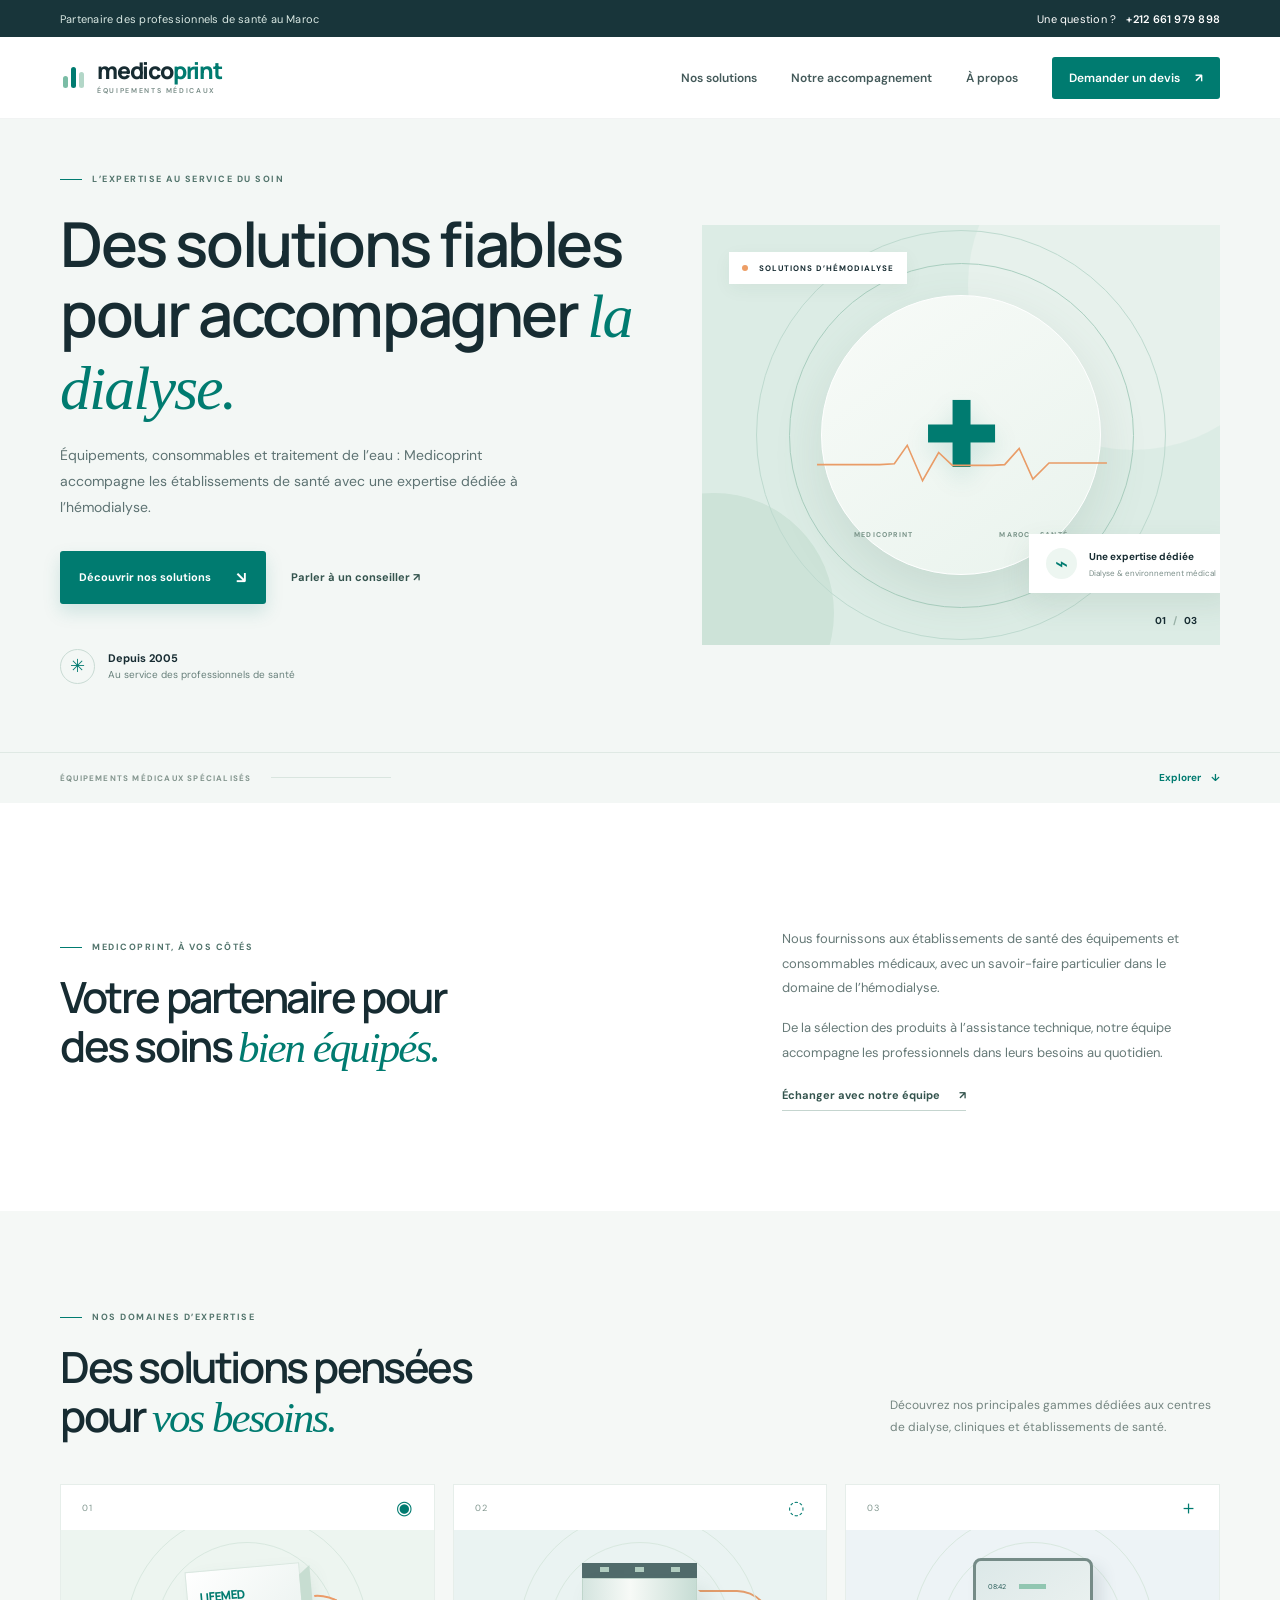
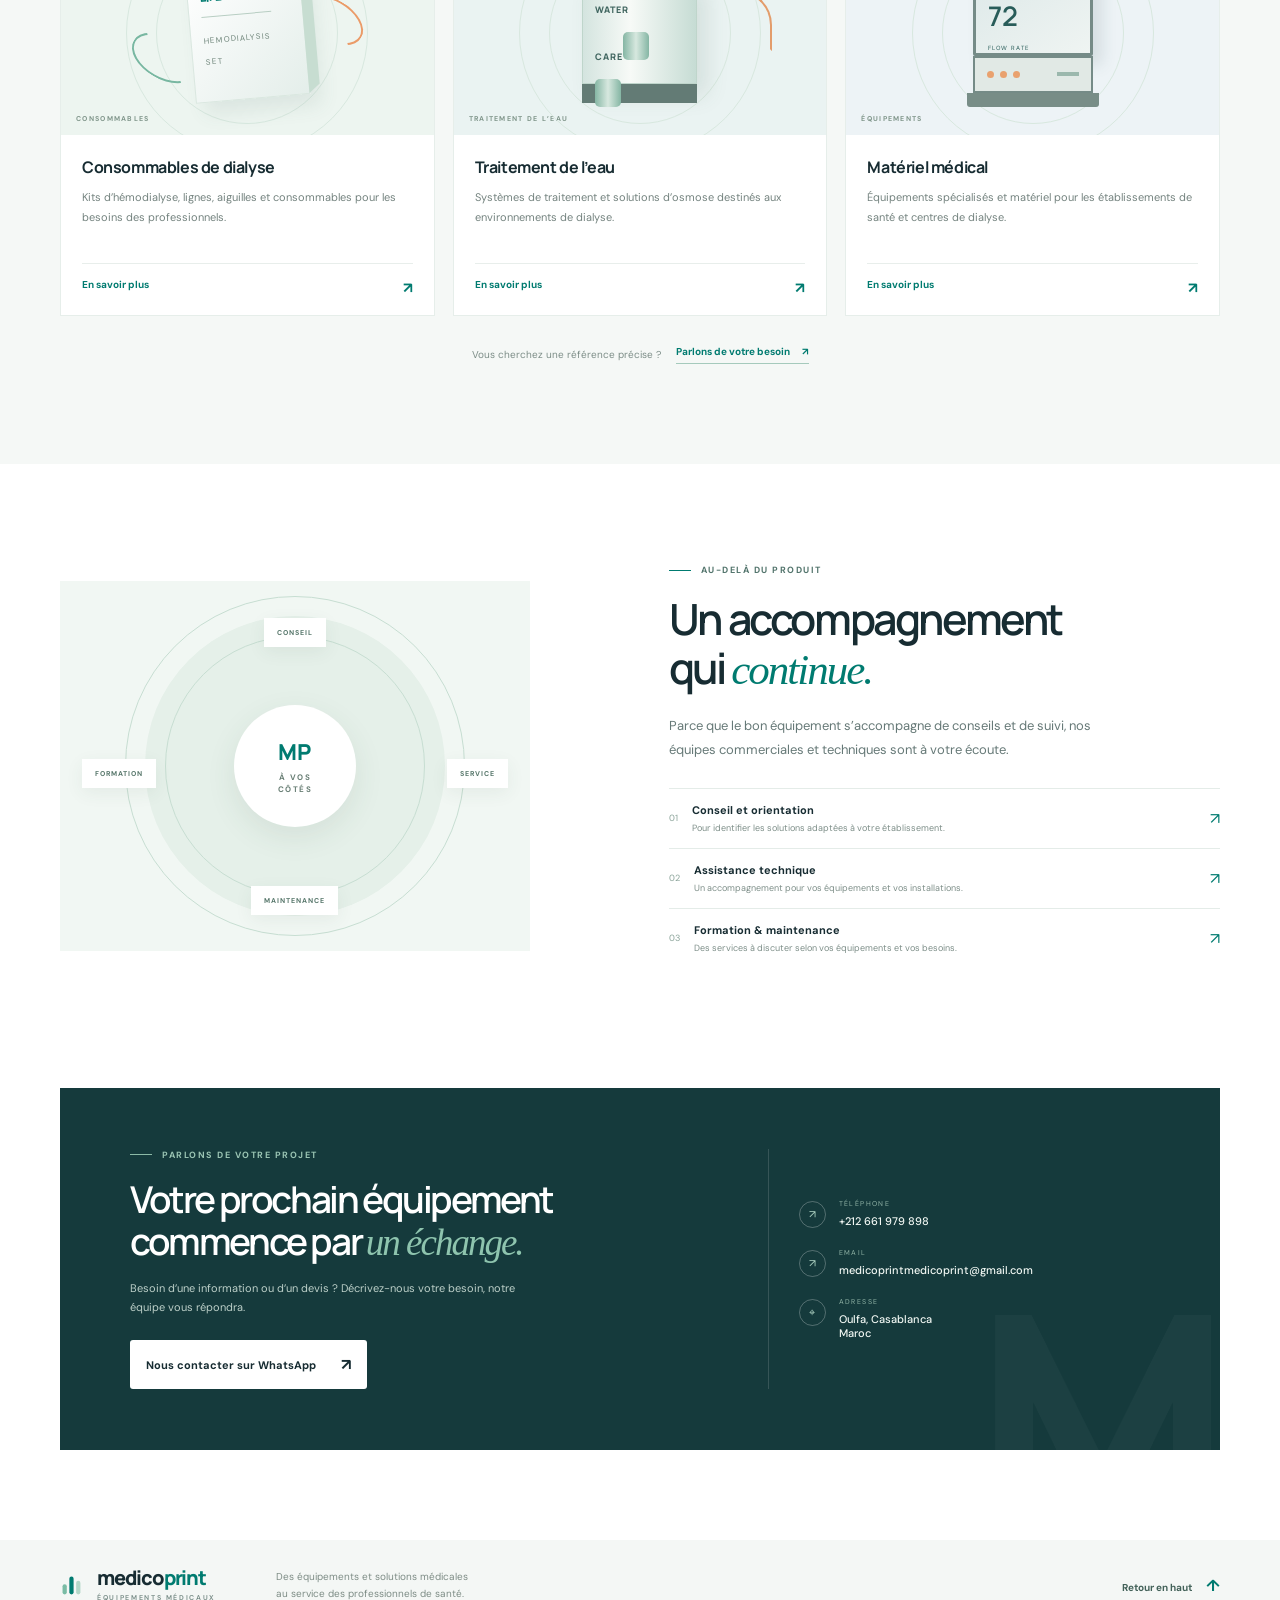
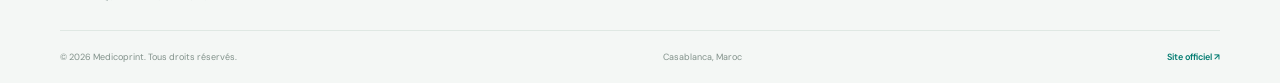
==== index.html @ ab3840bb "Initial Medicoprint mini-site" ====
<!doctype html>
<html lang="fr">
<head>
  <meta charset="utf-8">
  <meta name="viewport" content="width=device-width, initial-scale=1">
  <meta name="theme-color" content="#f5f8f7">
  <meta name="description" content="Medicoprint accompagne les professionnels de santé au Maroc avec des équipements et consommables d’hémodialyse, des solutions de traitement de l’eau et un service technique.">
  <meta name="robots" content="index,follow,max-image-preview:large">
  <link rel="canonical" href="https://medicoprint.ma/">
  <meta property="og:type" content="website">
  <meta property="og:locale" content="fr_MA">
  <meta property="og:site_name" content="Medicoprint">
  <meta property="og:title" content="Medicoprint — Équipements d’hémodialyse au Maroc">
  <meta property="og:description" content="Équipements, consommables et traitement de l’eau : Medicoprint accompagne les professionnels de santé au Maroc.">
  <meta property="og:url" content="https://medicoprint.ma/">
  <title>Medicoprint — Équipements d’hémodialyse au Maroc</title>
  <script type="application/ld+json">
  {
    "@context": "https://schema.org",
    "@type": "MedicalBusiness",
    "name": "Medicoprint",
    "url": "https://medicoprint.ma/",
    "telephone": "+212661979898",
    "email": "medicoprintmedicoprint@gmail.com",
    "foundingDate": "2005",
    "address": {
      "@type": "PostalAddress",
      "streetAddress": "Lot Zineb, Immeuble 9, Magazin N 4, Oulfa",
      "addressLocality": "Casablanca",
      "addressCountry": "MA"
    },
    "areaServed": "MA",
    "description": "Équipements et consommables médicaux, solutions de traitement de l’eau et accompagnement technique pour les professionnels de santé, avec une expertise en hémodialyse."
  }
  </script>
  <link rel="preconnect" href="https://fonts.googleapis.com">
  <link rel="preconnect" href="https://fonts.gstatic.com" crossorigin>
  <link href="https://fonts.googleapis.com/css2?family=DM+Sans:wght@400;500;600;700&family=Manrope:wght@400;500;600;700;800&display=swap" rel="stylesheet">
  <link rel="stylesheet" href="styles.css">
</head>
<body>
  <div class="topline"><div class="container top-inner"><span>Partenaire des professionnels de santé au Maroc</span><a href="tel:+212661979898">Une question ? <strong>+212 661 979 898</strong></a></div></div>
  <header class="header">
    <div class="container nav-wrap">
      <a class="brand" href="#accueil" aria-label="Medicoprint, accueil"><span class="brand-mark" aria-hidden="true"><i></i><i></i><i></i></span><span>medico<span>print</span><small>ÉQUIPEMENTS MÉDICAUX</small></span></a>
      <button class="menu-toggle" aria-label="Ouvrir le menu" aria-expanded="false"><span></span><span></span></button>
      <nav class="nav" aria-label="Navigation principale"><a href="#solutions">Nos solutions</a><a href="#engagement">Notre accompagnement</a><a href="#apropos">À propos</a><a class="nav-cta" href="#contact">Demander un devis <b>↗</b></a></nav>
    </div>
  </header>
  <main>
    <section class="hero" id="accueil">
      <div class="container hero-grid">
        <div class="hero-copy"><div class="eyebrow"><span></span> L’expertise au service du soin</div><h1>Des solutions fiables pour accompagner <em>la dialyse.</em></h1><p>Équipements, consommables et traitement de l’eau : Medicoprint accompagne les établissements de santé avec une expertise dédiée à l’hémodialyse.</p><div class="hero-actions"><a class="button primary" href="#solutions">Découvrir nos solutions <span>↘</span></a><a class="text-link" href="https://wa.me/212661979898" target="_blank" rel="noopener">Parler à un conseiller <span>↗</span></a></div><div class="hero-note"><span class="note-icon">✳</span><span><b>Depuis 2005</b><br>Au service des professionnels de santé</span></div></div>
        <div class="hero-visual"><div class="visual-orbit orbit-one"></div><div class="visual-orbit orbit-two"></div><div class="visual-card card-label"><span class="label-dot"></span> SOLUTIONS D’HÉMODIALYSE</div><div class="visual-center"><div class="cross">✚</div><div class="pulse-line"><svg viewBox="0 0 360 70" aria-hidden="true"><path d="M0 38h78l18-1 16-23 19 44 20-35 17 16h50l15-1 18-20 17 38 20-20h72"/></svg></div><div class="visual-caption"><span>MEDICOPRINT</span><span>MAROC · SANTÉ</span></div></div><div class="floating-stat"><span class="stat-icon">⌁</span><span><b>Une expertise dédiée</b><small>Dialyse & environnement médical</small></span></div><div class="visual-index">01 <span>/</span> 03</div></div>
      </div><div class="hero-bottom"><div class="container bottom-inner"><span>ÉQUIPEMENTS MÉDICAUX SPÉCIALISÉS</span><div class="bottom-line"></div><a href="#solutions">Explorer <b>↓</b></a></div></div>
    </section>
    <section class="intro section-pad" id="apropos"><div class="container intro-grid"><div><div class="eyebrow"><span></span> Medicoprint, à vos côtés</div><h2>Votre partenaire pour<br>des soins <em>bien équipés.</em></h2></div><div class="intro-text"><p>Nous fournissons aux établissements de santé des équipements et consommables médicaux, avec un savoir-faire particulier dans le domaine de l’hémodialyse.</p><p>De la sélection des produits à l’assistance technique, notre équipe accompagne les professionnels dans leurs besoins au quotidien.</p><a class="text-link dark" href="#contact">Échanger avec notre équipe <span>↗</span></a></div></div></section>
    <section class="solutions section-pad" id="solutions"><div class="container"><div class="section-heading"><div><div class="eyebrow"><span></span> Nos domaines d’expertise</div><h2>Des solutions pensées<br>pour <em>vos besoins.</em></h2></div><p>Découvrez nos principales gammes dédiées aux centres de dialyse, cliniques et établissements de santé.</p></div><div class="solution-grid">
      <article class="solution-card"><div class="card-top"><span class="card-number">01</span><span class="card-symbol">◉</span></div><div class="product-art art-kit"><div class="kit-box"><span>LIFEMED</span><i></i><small>HEMODIALYSIS<br>SET</small></div><div class="tube tube-a"></div><div class="tube tube-b"></div><div class="art-caption">CONSOMMABLES</div></div><div class="card-content"><h3>Consommables de dialyse</h3><p>Kits d’hémodialyse, lignes, aiguilles et consommables pour les besoins des professionnels.</p><a href="#contact" class="card-link">En savoir plus <span>↗</span></a></div></article>
      <article class="solution-card"><div class="card-top"><span class="card-number">02</span><span class="card-symbol">◌</span></div><div class="product-art art-water"><div class="water-unit"><div class="water-head"><i></i><i></i><i></i></div><div class="water-body"><b>WATER<br>CARE</b><span></span><span></span></div><div class="water-foot"></div></div><div class="water-pipe"></div><div class="art-caption">TRAITEMENT DE L’EAU</div></div><div class="card-content"><h3>Traitement de l’eau</h3><p>Systèmes de traitement et solutions d’osmose destinés aux environnements de dialyse.</p><a href="#contact" class="card-link">En savoir plus <span>↗</span></a></div></article>
      <article class="solution-card"><div class="card-top"><span class="card-number">03</span><span class="card-symbol">＋</span></div><div class="product-art art-device"><div class="device"><div class="device-screen"><span>08:42</span><i></i><b>72</b><small>FLOW RATE</small></div><div class="device-panel"><i></i><i></i><i></i><span></span></div><div class="device-base"></div></div><div class="art-caption">ÉQUIPEMENTS</div></div><div class="card-content"><h3>Matériel médical</h3><p>Équipements spécialisés et matériel pour les établissements de santé et centres de dialyse.</p><a href="#contact" class="card-link">En savoir plus <span>↗</span></a></div></article>
    </div><div class="catalog-link"><span>Vous cherchez une référence précise ?</span><a href="#contact">Parlons de votre besoin <b>↗</b></a></div></div></section>
    <section class="support section-pad" id="engagement"><div class="container support-grid"><div class="support-visual"><div class="support-ring ring-a"></div><div class="support-ring ring-b"></div><div class="support-center"><span>MP</span><b>À VOS<br>CÔTÉS</b></div><div class="support-tag tag-top">CONSEIL</div><div class="support-tag tag-left">FORMATION</div><div class="support-tag tag-right">SERVICE</div><div class="support-tag tag-bottom">MAINTENANCE</div></div><div class="support-copy"><div class="eyebrow"><span></span> Au-delà du produit</div><h2>Un accompagnement<br>qui <em>continue.</em></h2><p>Parce que le bon équipement s’accompagne de conseils et de suivi, nos équipes commerciales et techniques sont à votre écoute.</p><div class="support-list"><div><span>01</span><p><b>Conseil et orientation</b><small>Pour identifier les solutions adaptées à votre établissement.</small></p><i>↗</i></div><div><span>02</span><p><b>Assistance technique</b><small>Un accompagnement pour vos équipements et vos installations.</small></p><i>↗</i></div><div><span>03</span><p><b>Formation & maintenance</b><small>Des services à discuter selon vos équipements et vos besoins.</small></p><i>↗</i></div></div></div></div></section>
    <section class="contact section-pad" id="contact"><div class="container contact-panel"><div class="contact-left"><div class="eyebrow light"><span></span> Parlons de votre projet</div><h2>Votre prochain équipement<br>commence par <em>un échange.</em></h2><p>Besoin d’une information ou d’un devis ? Décrivez-nous votre besoin, notre équipe vous répondra.</p><a class="button light-button" href="https://wa.me/212661979898" target="_blank" rel="noopener">Nous contacter sur WhatsApp <span>↗</span></a></div><div class="contact-details"><a href="tel:+212661979898"><span class="detail-icon">↗</span><small>TÉLÉPHONE</small><b>+212 661 979 898</b></a><a href="mailto:medicoprintmedicoprint@gmail.com"><span class="detail-icon">↗</span><small>EMAIL</small><b>medicoprintmedicoprint@gmail.com</b></a><div class="address"><span class="detail-icon">⌖</span><small>ADRESSE</small><b>Oulfa, Casablanca<br>Maroc</b></div></div><div class="contact-decoration">M</div></div></section>
  </main>
  <footer class="footer"><div class="container footer-main"><a class="brand footer-brand" href="#accueil"><span class="brand-mark" aria-hidden="true"><i></i><i></i><i></i></span><span>medico<span>print</span><small>ÉQUIPEMENTS MÉDICAUX</small></span></a><p>Des équipements et solutions médicales<br>au service des professionnels de santé.</p><a class="back-top" href="#accueil">Retour en haut <b>↑</b></a></div><div class="container footer-bottom"><span>© <span id="year">2026</span> Medicoprint. Tous droits réservés.</span><span>Casablanca, Maroc</span><a href="https://medicoprint.ma" target="_blank" rel="noopener">Site officiel ↗</a></div></footer>
  <script src="script.js"></script>
</body>
</html>
---- styles.css ----
:root{--ink:#172c32;--muted:#687b7b;--green:#007b70;--mint:#c6e9de;--pale:#f3f7f5;--orange:#ed9e66;--line:#dce7e2;--white:#fff;--serif:Georgia,'Times New Roman',serif}*{box-sizing:border-box}html{scroll-behavior:smooth}body{margin:0;color:var(--ink);font-family:'DM Sans',sans-serif;background:#fff}a{color:inherit;text-decoration:none}.container{width:min(1160px,calc(100% - 64px));margin:auto}.topline{height:37px;background:#18353a;color:#d9e8e3;font-size:11px;letter-spacing:.02em}.top-inner{height:100%;display:flex;align-items:center;justify-content:space-between}.topline a{color:#fff}.topline strong{font-weight:600;margin-left:7px}.header{height:82px;background:#fff;position:sticky;top:0;z-index:20;border-bottom:1px solid rgba(21,60,54,.06)}.nav-wrap{height:100%;display:flex;align-items:center;justify-content:space-between}.brand{display:flex;align-items:center;gap:10px;font-family:Manrope,sans-serif;font-size:23px;letter-spacing:-1.2px;font-weight:800;line-height:.9}.brand>span:last-child>span{color:var(--green)}.brand small{display:block;margin-top:6px;font:600 7px 'DM Sans',sans-serif;letter-spacing:1.65px;color:#778b86}.brand-mark{display:flex;align-items:end;gap:3px;width:27px;height:27px;padding:3px}.brand-mark i{width:6px;border-radius:5px;background:var(--green);display:block}.brand-mark i:nth-child(1){height:12px;background:#7abca5}.brand-mark i:nth-child(2){height:21px}.brand-mark i:nth-child(3){height:16px;background:#b3d7c8}.nav{display:flex;align-items:center;gap:34px;font-size:12px;font-weight:600;color:#435959}.nav>a:not(.nav-cta):hover,.text-link:hover,.card-link:hover{color:var(--green)}.nav-cta{padding:13px 17px;background:var(--green);border-radius:3px;color:#fff}.nav-cta b{margin-left:12px}.menu-toggle{display:none}.hero{background:var(--pale);position:relative;overflow:hidden}.hero-grid{display:grid;grid-template-columns:1.06fr .94fr;min-height:575px;align-items:center;gap:5%}.hero-copy{padding:54px 0 68px}.eyebrow{display:flex;align-items:center;gap:10px;text-transform:uppercase;font-size:9px;font-weight:700;letter-spacing:1.5px;color:#52746c}.eyebrow>span{width:22px;height:1px;background:var(--green)}h1,h2,h3,p{margin-top:0}h1,h2{font-family:Manrope,sans-serif;letter-spacing:-2.4px;line-height:1.13;font-weight:600}h1{font-size:clamp(42px,5vw,62px);max-width:590px;margin:24px 0 20px}h1 em,h2 em{font-family:var(--serif);font-weight:400;color:var(--green);letter-spacing:-2px} .hero-copy>p{max-width:480px;color:#5d7272;font-size:14px;line-height:1.85}.hero-actions{display:flex;align-items:center;gap:25px;margin-top:30px}.button{display:inline-flex;align-items:center;justify-content:space-between;gap:25px;padding:16px 19px;font-size:11px;font-weight:700;border-radius:3px}.primary{background:var(--green);color:white;box-shadow:0 8px 18px #007b7026}.button span{font-size:16px}.text-link{font-size:11px;font-weight:700;color:#34544e}.hero-note{margin-top:45px;display:flex;align-items:center;gap:13px;color:#68807b;font-size:10px;line-height:1.6}.hero-note b{font-size:11px;color:var(--ink)}.note-icon{width:35px;height:35px;border:1px solid #c9dbd4;border-radius:50%;display:grid;place-items:center;color:var(--green);font-size:18px}.hero-visual{height:420px;background:#dcece5;position:relative;display:grid;place-items:center;overflow:hidden}.hero-visual:before,.hero-visual:after{content:'';position:absolute;border-radius:50%;background:#e7f1ec}.hero-visual:before{width:330px;height:330px;right:-78px;top:-105px}.hero-visual:after{width:240px;height:240px;left:-108px;bottom:-88px;background:#cde3d8}.visual-orbit{position:absolute;border:1px solid #aacfc0;border-radius:50%;z-index:1}.orbit-one{width:345px;height:345px}.orbit-two{width:410px;height:410px;border-color:#bedacf}.visual-card{position:absolute;top:27px;left:27px;z-index:3;background:#fff;padding:11px 13px;font-size:8px;font-weight:700;letter-spacing:1px;box-shadow:0 5px 18px #264b3f0d}.label-dot{display:inline-block;width:6px;height:6px;border-radius:50%;background:var(--orange);margin-right:8px}.visual-center{position:relative;z-index:2;width:280px;height:280px;border-radius:50%;background:linear-gradient(145deg,#f8fbf8,#e9f3ed);box-shadow:0 20px 50px #53756324;display:flex;flex-direction:column;justify-content:center;align-items:center;border:1px solid #fff}.cross{font-size:92px;color:var(--green);font-family:Arial;font-weight:200;line-height:1;text-shadow:0 10px 25px #007b7025}.pulse-line{position:absolute;width:290px;top:138px;left:-5px}.pulse-line svg{width:100%;overflow:visible}.pulse-line path{fill:none;stroke:#e99c67;stroke-width:2}.visual-caption{position:absolute;bottom:35px;width:100%;display:flex;justify-content:space-between;padding:0 32px;font-size:7px;font-weight:700;letter-spacing:1.2px;color:#7a9489}.floating-stat{position:absolute;z-index:4;right:-13px;bottom:52px;display:flex;gap:12px;align-items:center;background:#fff;padding:14px 17px;box-shadow:0 12px 30px #365c4c1b}.stat-icon{width:31px;height:31px;background:#edf6f1;color:var(--green);display:grid;place-items:center;font-size:22px;border-radius:50%}.floating-stat b,.floating-stat small{display:block}.floating-stat b{font-size:10px}.floating-stat small{font-size:8px;margin-top:5px;color:#7a8d88}.visual-index{position:absolute;bottom:18px;right:23px;font-size:10px;font-weight:700;z-index:3}.visual-index span{color:#9ab2a8;margin:0 5px}.hero-bottom{border-top:1px solid #dfe9e4}.bottom-inner{height:50px;display:flex;align-items:center;gap:20px;font-size:8px;letter-spacing:1.2px;color:#82948d;font-weight:700}.bottom-line{height:1px;background:#d9e5df;width:120px}.bottom-inner a{margin-left:auto;color:var(--green);letter-spacing:0;font-size:10px}.bottom-inner b{margin-left:8px}.section-pad{padding:100px 0}.intro-grid{display:grid;grid-template-columns:1fr .8fr;gap:15%;align-items:center}.intro h2,.section-heading h2,.support h2{font-size:43px;margin:20px 0 0}.intro-text{padding-top:24px}.intro-text p,.support-copy>p{font-size:13px;line-height:1.9;color:#667977;margin-bottom:15px}.dark{display:inline-block;margin-top:8px;border-bottom:1px solid #c5d5cf;padding-bottom:8px}.dark span{margin-left:16px}.solutions{background:#f5f8f6}.section-heading{display:flex;justify-content:space-between;align-items:end;margin-bottom:42px}.section-heading h2{margin-bottom:0}.section-heading>p{max-width:330px;font-size:12px;line-height:1.8;color:#748580;margin-bottom:4px}.solution-grid{display:grid;grid-template-columns:repeat(3,1fr);gap:18px}.solution-card{background:#fff;border:1px solid #e6eeea;transition:transform .2s,box-shadow .2s}.solution-card:hover{transform:translateY(-4px);box-shadow:0 16px 32px #314c3f0d}.card-top{height:45px;display:flex;justify-content:space-between;align-items:center;padding:0 21px;color:#81978f}.card-number{font-size:9px;letter-spacing:1px}.card-symbol{font-size:19px;color:var(--green)}.product-art{height:205px;position:relative;display:grid;place-items:center;overflow:hidden;background:#edf5f0}.product-art:before,.product-art:after{content:'';position:absolute;border:1px solid #d8e8df;border-radius:50%}.product-art:before{width:180px;height:180px}.product-art:after{width:240px;height:240px}.art-caption{position:absolute;left:15px;bottom:12px;font-size:7px;letter-spacing:1.3px;font-weight:700;color:#80968b}.kit-box{position:relative;z-index:1;width:115px;height:132px;background:linear-gradient(135deg,#fff,#e4eeea);box-shadow:10px 11px 20px #4d71601c;border:1px solid #dae7e0;transform:rotate(-5deg);padding:14px 12px}.kit-box:after{content:'';position:absolute;right:-11px;top:7px;width:11px;height:119px;background:#c7ddd1;transform:skewY(-38deg)}.kit-box>span{font:800 12px Manrope;color:var(--green);letter-spacing:-.5px}.kit-box>i{display:block;width:70px;height:1px;background:#b8cec3;margin:10px 0}.kit-box small{font-size:8px;line-height:1.6;letter-spacing:1px;color:#71877c}.tube{position:absolute;z-index:2;width:70px;height:42px;border:2px solid #eb9b68;border-left-color:transparent;border-bottom-color:transparent;border-radius:50%;transform:rotate(30deg)}.tube-a{right:68px;top:69px}.tube-b{left:68px;bottom:56px;transform:rotate(210deg);border-color:#78b7a1;border-left-color:transparent;border-bottom-color:transparent}.art-water{background:#eaf3f2}.water-unit{position:relative;z-index:1;width:115px;height:140px}.water-head{height:15px;background:#516b6b;display:flex;justify-content:space-around;padding:4px}.water-head i{width:9px;height:5px;background:#b1cdc0}.water-body{height:106px;background:linear-gradient(90deg,#d4e4df,#f7faf7 42%,#c6dcd4);border:1px solid #bfd5cb;padding:18px 12px;box-shadow:10px 12px 20px #48695b22}.water-body b{font:800 9px Manrope;color:#416660;letter-spacing:1px}.water-body span{display:inline-block;margin-top:14px;margin-right:7px;width:26px;height:28px;border-radius:5px;background:linear-gradient(90deg,#85b6a4,#d7e8df,#85b6a4)}.water-foot{height:19px;background:#637b75}.water-pipe{position:absolute;width:74px;height:61px;border:2px solid #e39c6b;border-left-color:transparent;border-bottom-color:transparent;border-radius:0 35px 0 0;right:54px;top:60px}.art-device{background:#edf3f6}.device{position:relative;width:120px;height:150px;z-index:1}.device-screen{height:98px;background:linear-gradient(145deg,#dce8e8,#eff4f2);border:3px solid #758b87;border-radius:8px 8px 2px 2px;box-shadow:9px 9px 15px #35535b21;padding:12px;color:#285c59}.device-screen>span{font-size:7px}.device-screen>i{display:inline-block;width:27px;height:5px;background:#91c6b1;margin-left:13px}.device-screen>b{display:block;font:600 27px Manrope;margin-top:3px}.device-screen small{font-size:6px;letter-spacing:1px}.device-panel{height:37px;background:#e1e9e5;border:2px solid #758b87;display:flex;align-items:center;gap:6px;padding:0 12px}.device-panel i{width:7px;height:7px;border-radius:50%;background:#e9a16e}.device-panel span{width:22px;height:4px;background:#9bb8ad;margin-left:auto}.device-base{height:14px;background:#788d87;width:132px;margin-left:-6px;border-radius:0 0 3px 3px}.card-content{padding:21px 21px 24px}.card-content h3{font:700 16px Manrope;letter-spacing:-.4px;margin:0 0 10px}.card-content p{min-height:58px;font-size:11px;color:#74837f;line-height:1.75;margin:0}.card-link{display:block;margin-top:17px;padding-top:14px;border-top:1px solid #e8eeeb;color:var(--green);font-size:10px;font-weight:700}.card-link span{float:right;font-size:15px}.catalog-link{display:flex;justify-content:center;align-items:center;gap:15px;margin-top:29px;font-size:10px;color:#7c8d87}.catalog-link a{color:var(--green);font-weight:700;border-bottom:1px solid #a5cabc;padding-bottom:5px}.catalog-link b{margin-left:10px}.support-grid{display:grid;grid-template-columns:.92fr 1.08fr;gap:12%;align-items:center}.support-visual{height:370px;position:relative;display:grid;place-items:center;background:#f1f7f3;overflow:hidden}.support-visual:before{content:'';position:absolute;width:300px;height:300px;border-radius:50%;background:#e5f0e9}.support-ring{position:absolute;border:1px solid #c7ded2;border-radius:50%;z-index:1}.ring-a{width:260px;height:260px}.ring-b{width:340px;height:340px}.support-center{position:relative;z-index:2;width:122px;height:122px;border-radius:50%;background:#fff;box-shadow:0 10px 30px #36544418;display:grid;place-content:center;text-align:center}.support-center span{font:800 22px Manrope;color:var(--green)}.support-center b{font-size:8px;letter-spacing:1.5px;line-height:1.5;color:#687e74;margin-top:4px}.support-tag{position:absolute;z-index:3;background:#fff;padding:10px 13px;font-size:7px;letter-spacing:1px;font-weight:700;box-shadow:0 5px 18px #34564712;color:#56766a}.tag-top{top:37px}.tag-bottom{bottom:36px}.tag-left{left:22px;top:48%}.tag-right{right:22px;top:48%}.support-copy h2{margin:19px 0}.support-copy>p{max-width:460px;margin-bottom:25px}.support-list>div{display:flex;align-items:center;gap:14px;padding:14px 0;border-top:1px solid #e4ece8}.support-list>div>span{font-size:9px;color:#8aa399}.support-list p{margin:0;flex:1}.support-list b,.support-list small{display:block}.support-list b{font-size:11px}.support-list small{font-size:9px;color:#7d8e88;margin-top:5px}.support-list i{font-style:normal;color:var(--green)}.contact{padding-top:20px;padding-bottom:90px}.contact-panel{position:relative;overflow:hidden;background:#153a3c;color:white;display:grid;grid-template-columns:1.25fr .75fr;padding:61px 70px;min-height:350px}.contact-left{position:relative;z-index:2}.eyebrow.light{color:#9bc5b4}.eyebrow.light>span{background:#8cbaa7}.contact h2{font-size:37px;margin:18px 0 15px}.contact h2 em{color:#8ec4ae}.contact-left>p{max-width:400px;color:#bdd0c9;font-size:11px;line-height:1.8}.light-button{background:#fff;color:var(--ink);margin-top:11px;padding:14px 16px}.contact-details{position:relative;z-index:2;display:flex;flex-direction:column;justify-content:center;gap:20px;padding-left:30px;border-left:1px solid #ffffff24}.contact-details>a,.address{position:relative;padding-left:40px}.detail-icon{position:absolute;left:0;top:2px;width:27px;height:27px;border:1px solid #ffffff44;border-radius:50%;display:grid;place-items:center;color:#acd1c1;font-size:11px}.contact-details small,.contact-details b{display:block}.contact-details small{font-size:7px;letter-spacing:1.4px;color:#91b4a7;margin-bottom:6px}.contact-details b{font-size:11px;font-weight:500;color:#f2f8f4}.contact-decoration{position:absolute;right:-12px;bottom:-116px;font:800 300px Manrope;color:#ffffff08;line-height:1}.footer{background:#f4f7f5}.footer-main{display:flex;align-items:center;padding:28px 0;border-bottom:1px solid #dfe8e3}.footer-brand{font-size:20px}.footer-brand .brand-mark{transform:scale(.85);transform-origin:left center}.footer-main>p{margin:0 0 0 60px;color:#7d8c85;font-size:10px;line-height:1.7}.back-top{margin-left:auto;font-size:10px;font-weight:700;color:#426158}.back-top b{margin-left:12px;color:var(--green);font-size:16px}.footer-bottom{height:52px;display:flex;align-items:center;justify-content:space-between;font-size:9px;color:#81918a}.footer-bottom a{color:var(--green);font-weight:600}
@media(max-width:900px){.container{width:min(100% - 44px,700px)}.nav{gap:18px}.nav>a{font-size:10px}.hero-grid{grid-template-columns:1fr 0.85fr;gap:4%;min-height:510px}.hero-visual{height:360px}.visual-center{transform:scale(.82)}.floating-stat{right:-5px;bottom:34px}.intro-grid,.support-grid{gap:8%}.solution-grid{gap:12px}.card-content{padding:18px 15px}.contact-panel{padding:48px 40px}.section-pad{padding:80px 0}}
@media(max-width:650px){.container{width:calc(100% - 36px)}.topline{height:34px;font-size:9px}.top-inner>a{font-size:0}.top-inner>a strong{font-size:10px}.header{height:69px}.brand{font-size:21px}.menu-toggle{display:flex;border:0;background:none;width:38px;height:38px;flex-direction:column;justify-content:center;gap:6px;padding:7px}.menu-toggle span{height:1px;width:23px;background:var(--ink)}.nav{display:none;position:absolute;top:69px;left:0;right:0;background:#fff;padding:20px 22px 24px;box-shadow:0 15px 25px #203a3212;align-items:stretch;gap:0;flex-direction:column}.nav.open{display:flex}.nav>a{padding:14px 0;font-size:12px;border-bottom:1px solid #edf1ef}.nav .nav-cta{margin-top:14px;text-align:center;border:0;padding:15px}.hero-grid{grid-template-columns:1fr;gap:0;padding-top:12px}.hero-copy{padding:39px 0 32px}.eyebrow{font-size:8px}h1{font-size:43px;letter-spacing:-1.8px;margin:19px 0 15px}.hero-copy>p{font-size:12px;line-height:1.8}.hero-actions{gap:17px;flex-wrap:wrap;margin-top:23px}.button{padding:14px 15px;font-size:10px}.text-link{font-size:10px}.hero-note{margin-top:26px}.hero-visual{height:310px;margin-bottom:20px}.visual-center{transform:scale(.75)}.visual-card{top:18px;left:15px;font-size:7px}.floating-stat{right:2px;bottom:26px;padding:10px 12px}.floating-stat b{font-size:9px}.floating-stat small{font-size:7px}.visual-index{bottom:9px;right:14px}.bottom-inner{height:43px;gap:10px;font-size:7px}.bottom-line{width:25px}.section-pad{padding:65px 0}.intro-grid,.support-grid{grid-template-columns:1fr;gap:25px}.intro h2,.section-heading h2,.support h2{font-size:35px;letter-spacing:-1.7px}.intro-text{padding-top:0}.intro-text p,.support-copy>p{font-size:12px}.section-heading{display:block;margin-bottom:28px}.section-heading>p{margin:16px 0 0;font-size:11px}.solution-grid{grid-template-columns:1fr;gap:14px}.product-art{height:190px}.card-content p{min-height:auto}.card-content{padding:19px}.catalog-link{flex-wrap:wrap;text-align:center;font-size:9px}.support-visual{height:310px;order:2}.support-copy{order:1}.support-list>div{gap:10px}.support-list small{line-height:1.5}.contact{padding:4px 0 60px}.contact-panel{grid-template-columns:1fr;padding:34px 23px;gap:28px}.contact h2{font-size:29px;letter-spacing:-1.4px}.contact-left>p{font-size:10px}.contact-details{border-left:0;border-top:1px solid #ffffff24;padding:22px 0 0;gap:19px}.contact-details b{font-size:10px;overflow-wrap:anywhere}.contact-decoration{font-size:200px;right:-20px;bottom:120px}.footer-main{flex-wrap:wrap;gap:15px;padding:24px 0}.footer-main>p{margin:0 0 0 auto;font-size:8px}.back-top{width:100%;margin:0;text-align:right}.footer-bottom{height:auto;min-height:60px;gap:8px;flex-wrap:wrap;padding:14px 0;font-size:8px}.footer-bottom span:first-child{width:100%}}
@media(prefers-reduced-motion:reduce){html{scroll-behavior:auto}*,*:before,*:after{transition:none!important}}
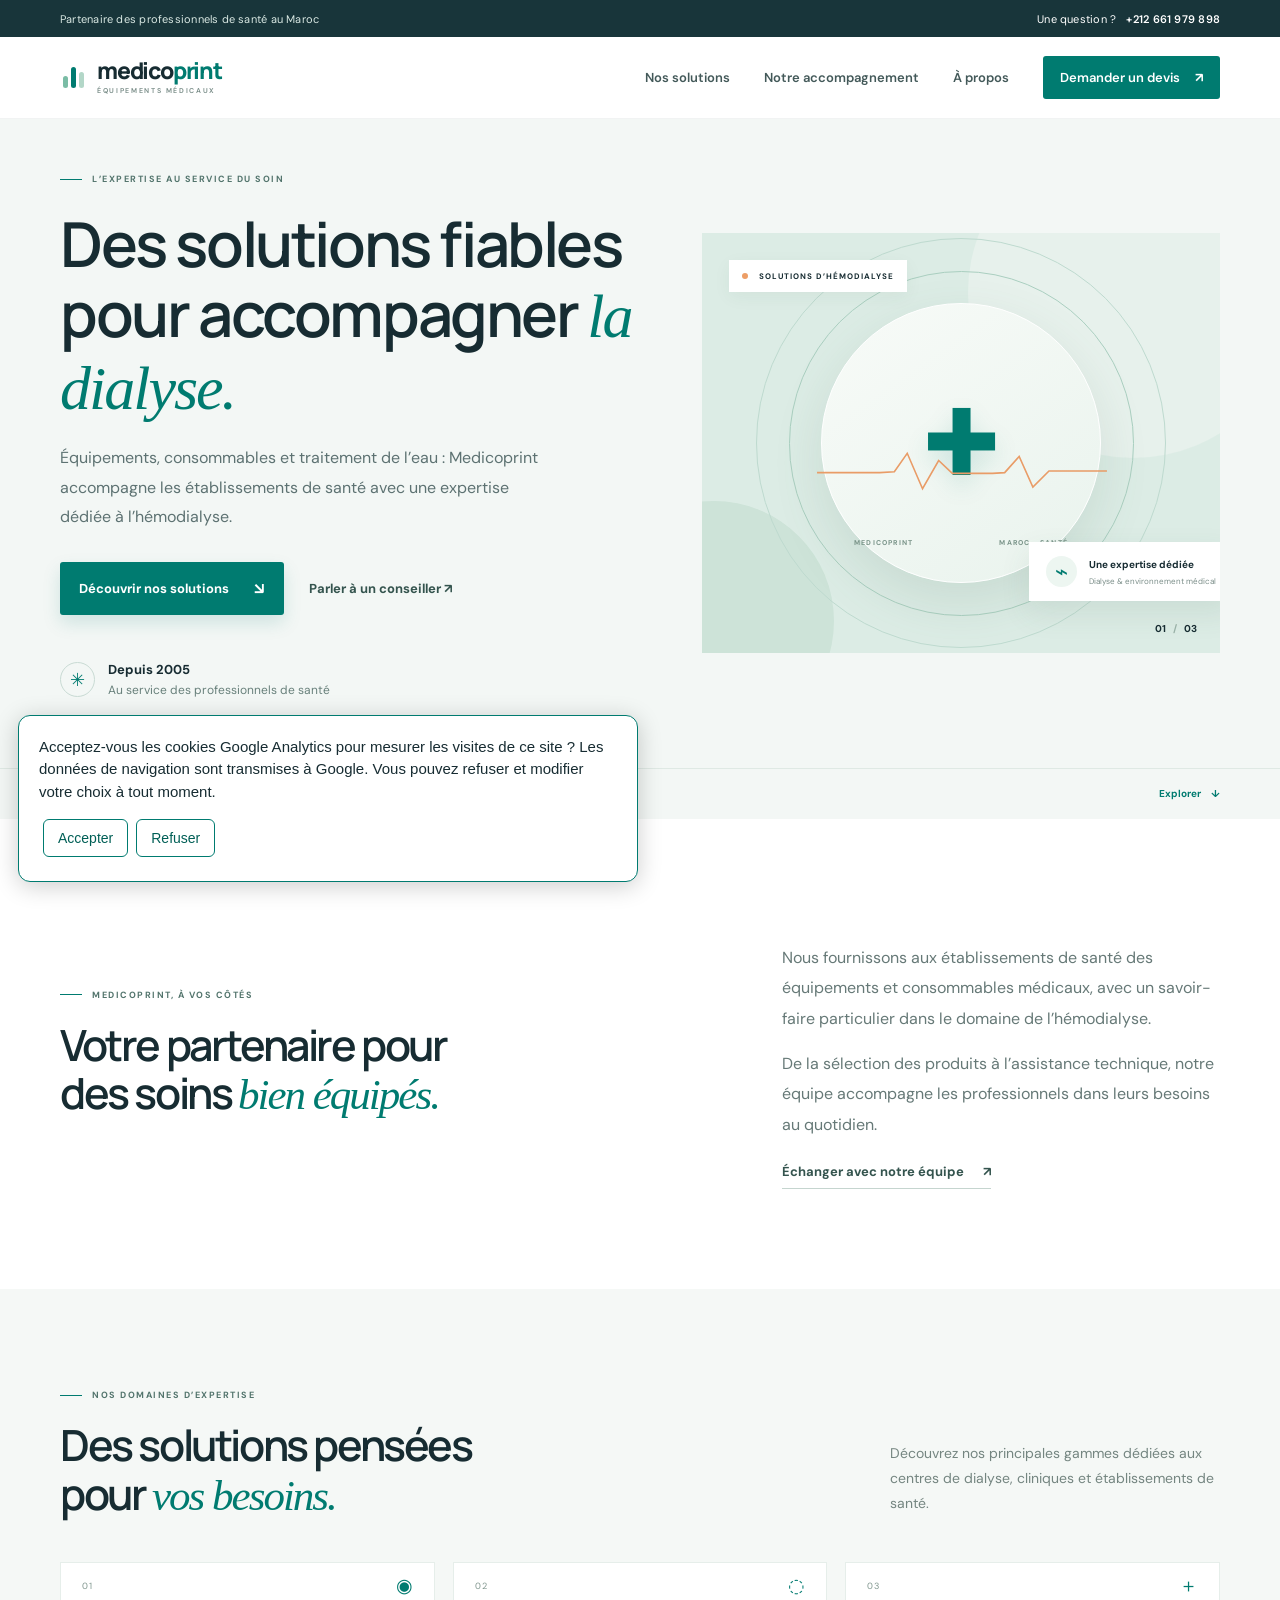
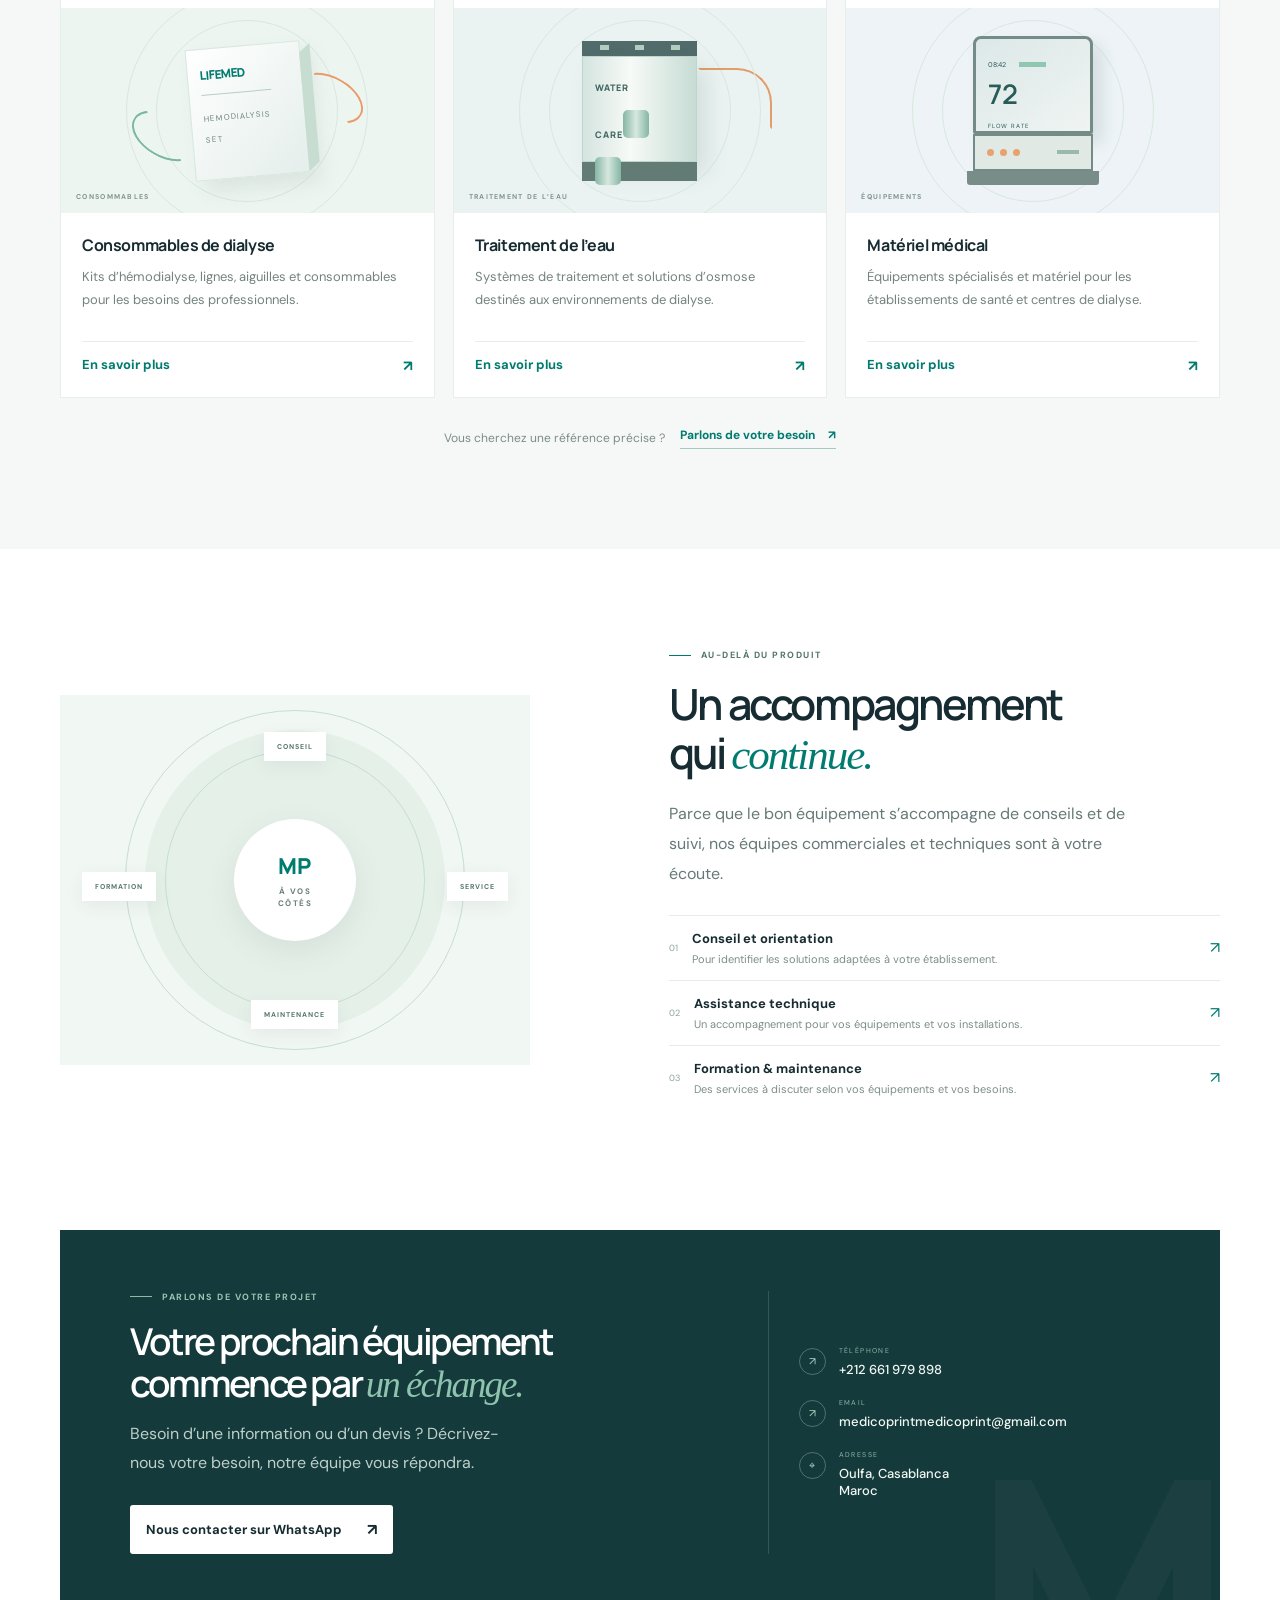
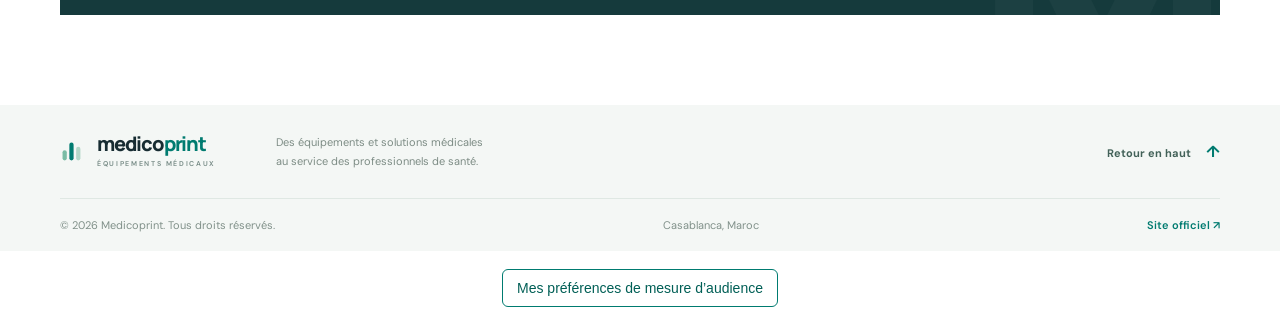
==== commit c07253d7: "Add consent-based Google Analytics measurement" ====
--- a/index.html
+++ b/index.html
@@ -37,6 +37,8 @@
   <link rel="preconnect" href="https://fonts.gstatic.com" crossorigin>
   <link href="https://fonts.googleapis.com/css2?family=DM+Sans:wght@400;500;600;700&family=Manrope:wght@400;500;600;700;800&display=swap" rel="stylesheet">
   <link rel="stylesheet" href="styles.css">
+<script defer src="analytics-config.js"></script>
+<script defer src="analytics.js"></script>
 </head>
 <body>
   <div class="topline"><div class="container top-inner"><span>Partenaire des professionnels de santé au Maroc</span><a href="tel:+212661979898">Une question ? <strong>+212 661 979 898</strong></a></div></div>
--- a/styles.css
+++ b/styles.css
@@ -2,3 +2,15 @@
 @media(max-width:900px){.container{width:min(100% - 44px,700px)}.nav{gap:18px}.nav>a{font-size:10px}.hero-grid{grid-template-columns:1fr 0.85fr;gap:4%;min-height:510px}.hero-visual{height:360px}.visual-center{transform:scale(.82)}.floating-stat{right:-5px;bottom:34px}.intro-grid,.support-grid{gap:8%}.solution-grid{gap:12px}.card-content{padding:18px 15px}.contact-panel{padding:48px 40px}.section-pad{padding:80px 0}}
 @media(max-width:650px){.container{width:calc(100% - 36px)}.topline{height:34px;font-size:9px}.top-inner>a{font-size:0}.top-inner>a strong{font-size:10px}.header{height:69px}.brand{font-size:21px}.menu-toggle{display:flex;border:0;background:none;width:38px;height:38px;flex-direction:column;justify-content:center;gap:6px;padding:7px}.menu-toggle span{height:1px;width:23px;background:var(--ink)}.nav{display:none;position:absolute;top:69px;left:0;right:0;background:#fff;padding:20px 22px 24px;box-shadow:0 15px 25px #203a3212;align-items:stretch;gap:0;flex-direction:column}.nav.open{display:flex}.nav>a{padding:14px 0;font-size:12px;border-bottom:1px solid #edf1ef}.nav .nav-cta{margin-top:14px;text-align:center;border:0;padding:15px}.hero-grid{grid-template-columns:1fr;gap:0;padding-top:12px}.hero-copy{padding:39px 0 32px}.eyebrow{font-size:8px}h1{font-size:43px;letter-spacing:-1.8px;margin:19px 0 15px}.hero-copy>p{font-size:12px;line-height:1.8}.hero-actions{gap:17px;flex-wrap:wrap;margin-top:23px}.button{padding:14px 15px;font-size:10px}.text-link{font-size:10px}.hero-note{margin-top:26px}.hero-visual{height:310px;margin-bottom:20px}.visual-center{transform:scale(.75)}.visual-card{top:18px;left:15px;font-size:7px}.floating-stat{right:2px;bottom:26px;padding:10px 12px}.floating-stat b{font-size:9px}.floating-stat small{font-size:7px}.visual-index{bottom:9px;right:14px}.bottom-inner{height:43px;gap:10px;font-size:7px}.bottom-line{width:25px}.section-pad{padding:65px 0}.intro-grid,.support-grid{grid-template-columns:1fr;gap:25px}.intro h2,.section-heading h2,.support h2{font-size:35px;letter-spacing:-1.7px}.intro-text{padding-top:0}.intro-text p,.support-copy>p{font-size:12px}.section-heading{display:block;margin-bottom:28px}.section-heading>p{margin:16px 0 0;font-size:11px}.solution-grid{grid-template-columns:1fr;gap:14px}.product-art{height:190px}.card-content p{min-height:auto}.card-content{padding:19px}.catalog-link{flex-wrap:wrap;text-align:center;font-size:9px}.support-visual{height:310px;order:2}.support-copy{order:1}.support-list>div{gap:10px}.support-list small{line-height:1.5}.contact{padding:4px 0 60px}.contact-panel{grid-template-columns:1fr;padding:34px 23px;gap:28px}.contact h2{font-size:29px;letter-spacing:-1.4px}.contact-left>p{font-size:10px}.contact-details{border-left:0;border-top:1px solid #ffffff24;padding:22px 0 0;gap:19px}.contact-details b{font-size:10px;overflow-wrap:anywhere}.contact-decoration{font-size:200px;right:-20px;bottom:120px}.footer-main{flex-wrap:wrap;gap:15px;padding:24px 0}.footer-main>p{margin:0 0 0 auto;font-size:8px}.back-top{width:100%;margin:0;text-align:right}.footer-bottom{height:auto;min-height:60px;gap:8px;flex-wrap:wrap;padding:14px 0;font-size:8px}.footer-bottom span:first-child{width:100%}}
 @media(prefers-reduced-motion:reduce){html{scroll-behavior:auto}*,*:before,*:after{transition:none!important}}
+
+/* Larger reading text for better legibility on desktop and mobile. */
+.nav>a,.button,.text-link,.card-link{font-size:13px}
+.hero-copy>p,.intro-text p,.support-copy>p,.contact-left>p{font-size:16px}
+.section-heading>p{font-size:14px}
+.card-content p{font-size:13px}
+.hero-note{font-size:12px}
+.hero-note b,.support-list b{font-size:13px}
+.support-list small{font-size:11px}
+.catalog-link{font-size:12px}
+.contact-details b{font-size:13px}
+.footer-main>p,.back-top,.footer-bottom{font-size:11px}
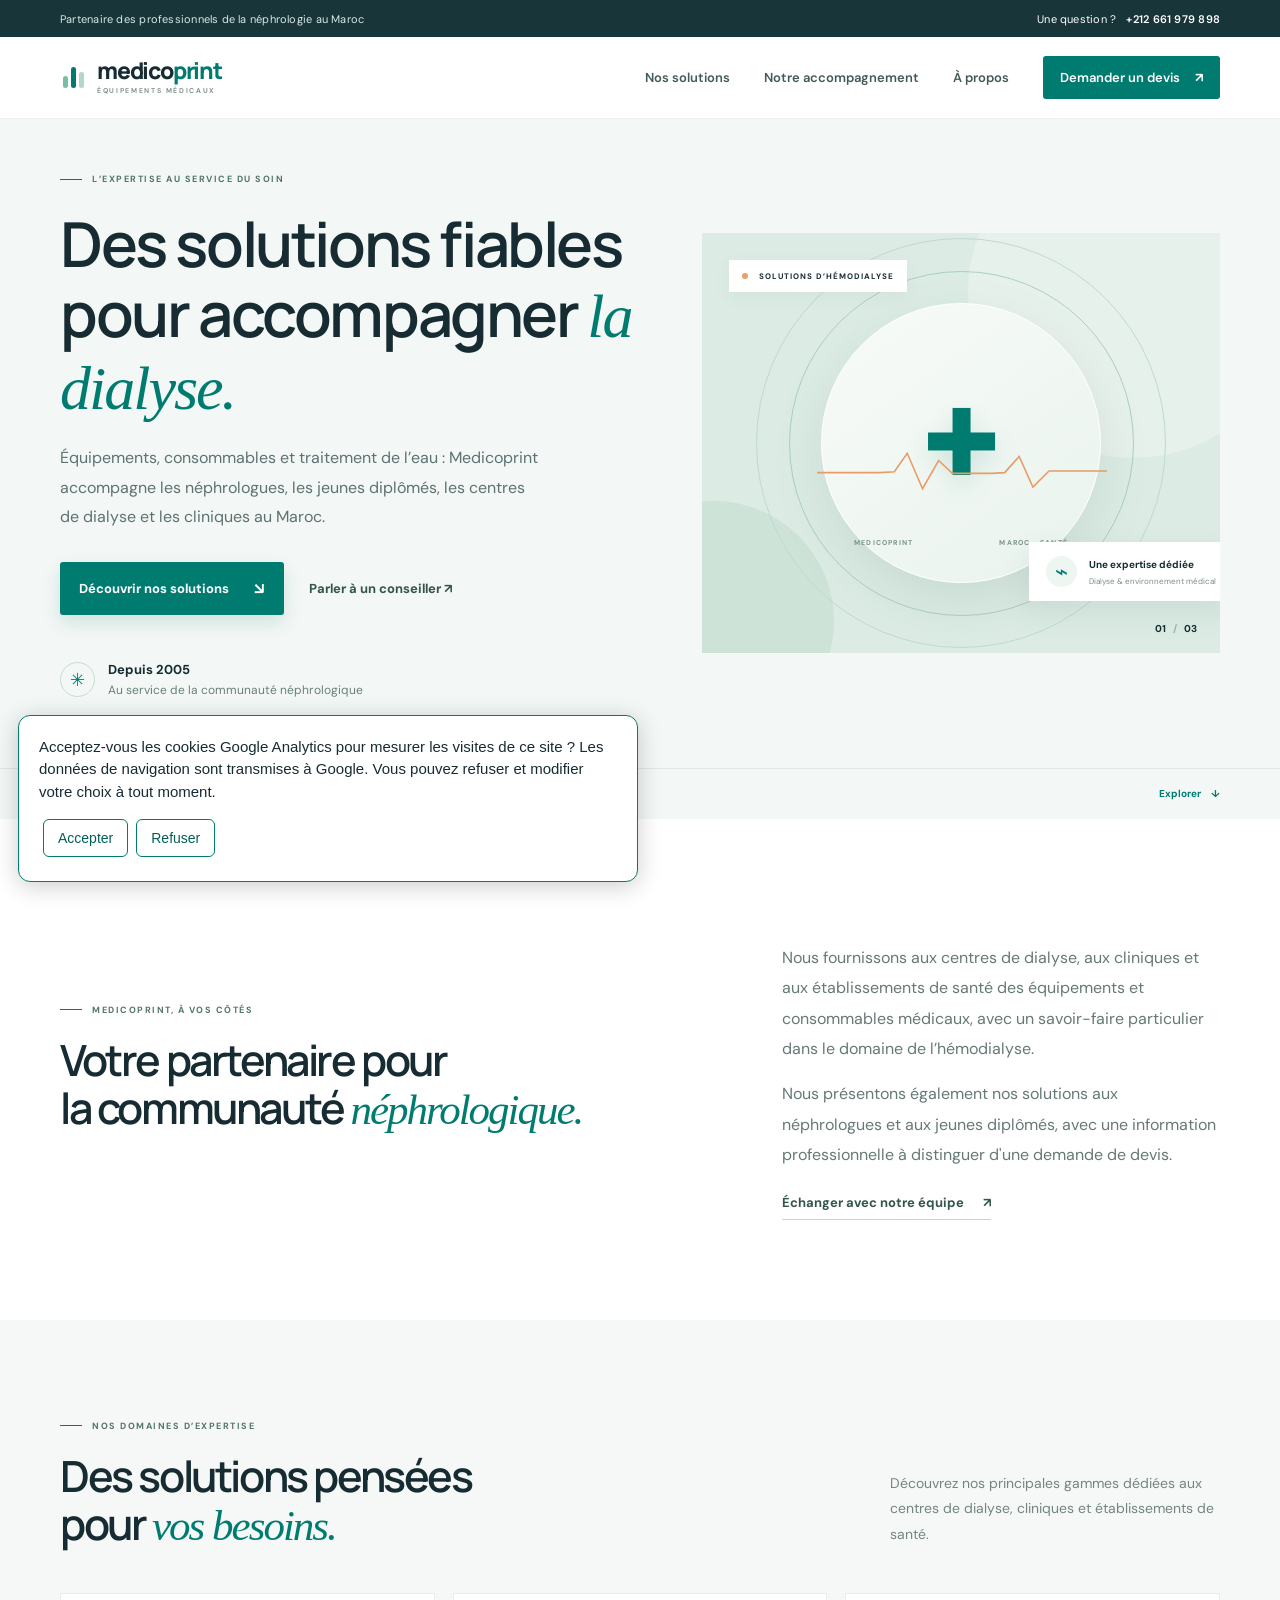
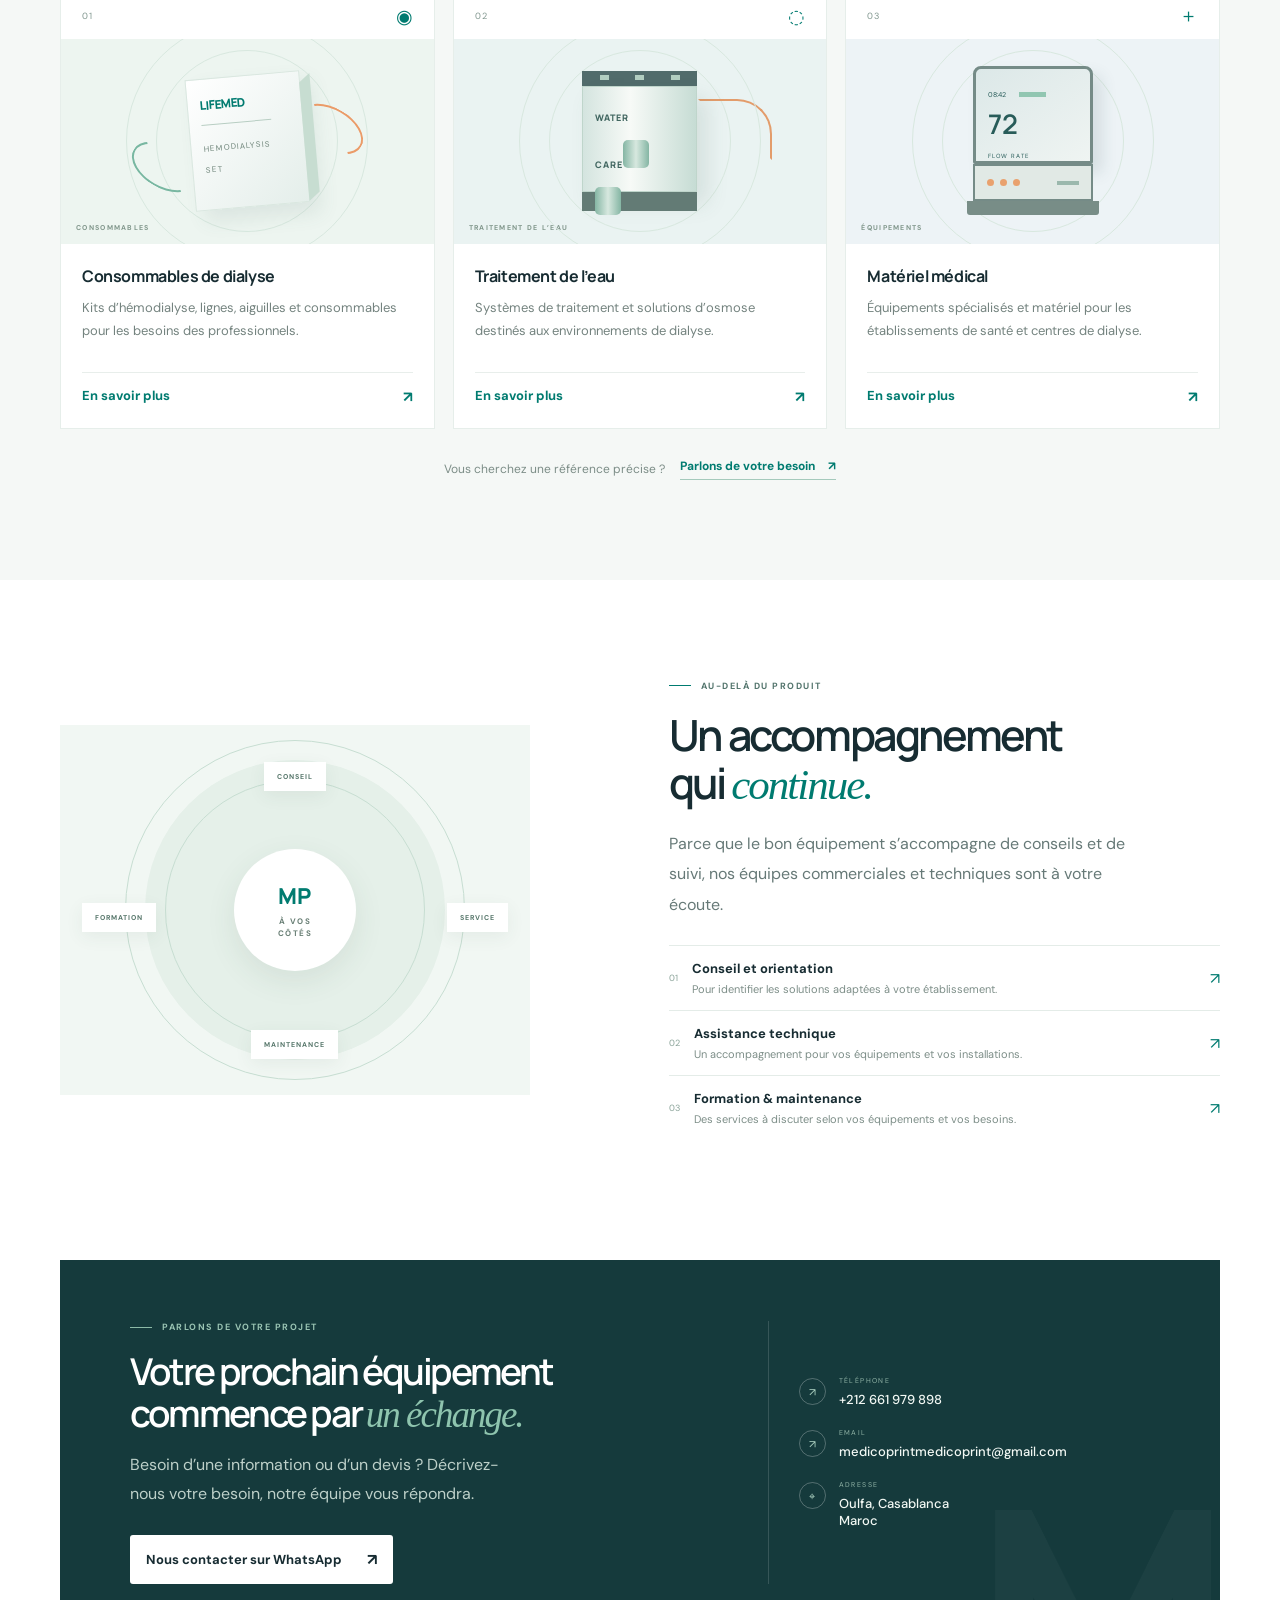
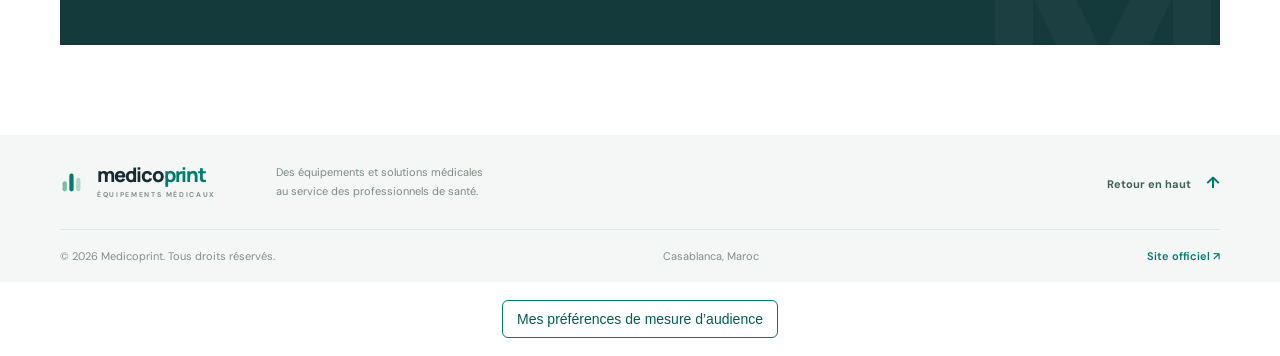
==== commit 47785feb: "Update public site for nephrology audiences" ====
--- a/index.html
+++ b/index.html
@@ -4,14 +4,14 @@
   <meta charset="utf-8">
   <meta name="viewport" content="width=device-width, initial-scale=1">
   <meta name="theme-color" content="#f5f8f7">
-  <meta name="description" content="Medicoprint accompagne les professionnels de santé au Maroc avec des équipements et consommables d’hémodialyse, des solutions de traitement de l’eau et un service technique.">
+  <meta name="description" content="Medicoprint accompagne les néphrologues, jeunes diplômés, centres de dialyse et cliniques au Maroc avec des équipements, consommables d’hémodialyse et solutions de traitement de l’eau.">
   <meta name="robots" content="index,follow,max-image-preview:large">
   <link rel="canonical" href="https://medicoprint.ma/">
   <meta property="og:type" content="website">
   <meta property="og:locale" content="fr_MA">
   <meta property="og:site_name" content="Medicoprint">
   <meta property="og:title" content="Medicoprint — Équipements d’hémodialyse au Maroc">
-  <meta property="og:description" content="Équipements, consommables et traitement de l’eau : Medicoprint accompagne les professionnels de santé au Maroc.">
+  <meta property="og:description" content="Équipements, consommables et traitement de l’eau pour les professionnels de la néphrologie au Maroc.">
   <meta property="og:url" content="https://medicoprint.ma/">
   <title>Medicoprint — Équipements d’hémodialyse au Maroc</title>
   <script type="application/ld+json">
@@ -30,7 +30,7 @@
       "addressCountry": "MA"
     },
     "areaServed": "MA",
-    "description": "Équipements et consommables médicaux, solutions de traitement de l’eau et accompagnement technique pour les professionnels de santé, avec une expertise en hémodialyse."
+    "description": "Équipements et consommables médicaux, solutions de traitement de l’eau et accompagnement technique pour les professionnels de la néphrologie au Maroc."
   }
   </script>
   <link rel="preconnect" href="https://fonts.googleapis.com">
@@ -41,7 +41,7 @@
 <script defer src="analytics.js"></script>
 </head>
 <body>
-  <div class="topline"><div class="container top-inner"><span>Partenaire des professionnels de santé au Maroc</span><a href="tel:+212661979898">Une question ? <strong>+212 661 979 898</strong></a></div></div>
+  <div class="topline"><div class="container top-inner"><span>Partenaire des professionnels de la néphrologie au Maroc</span><a href="tel:+212661979898">Une question ? <strong>+212 661 979 898</strong></a></div></div>
   <header class="header">
     <div class="container nav-wrap">
       <a class="brand" href="#accueil" aria-label="Medicoprint, accueil"><span class="brand-mark" aria-hidden="true"><i></i><i></i><i></i></span><span>medico<span>print</span><small>ÉQUIPEMENTS MÉDICAUX</small></span></a>
@@ -52,11 +52,11 @@
   <main>
     <section class="hero" id="accueil">
       <div class="container hero-grid">
-        <div class="hero-copy"><div class="eyebrow"><span></span> L’expertise au service du soin</div><h1>Des solutions fiables pour accompagner <em>la dialyse.</em></h1><p>Équipements, consommables et traitement de l’eau : Medicoprint accompagne les établissements de santé avec une expertise dédiée à l’hémodialyse.</p><div class="hero-actions"><a class="button primary" href="#solutions">Découvrir nos solutions <span>↘</span></a><a class="text-link" href="https://wa.me/212661979898" target="_blank" rel="noopener">Parler à un conseiller <span>↗</span></a></div><div class="hero-note"><span class="note-icon">✳</span><span><b>Depuis 2005</b><br>Au service des professionnels de santé</span></div></div>
+        <div class="hero-copy"><div class="eyebrow"><span></span> L’expertise au service du soin</div><h1>Des solutions fiables pour accompagner <em>la dialyse.</em></h1><p>Équipements, consommables et traitement de l’eau : Medicoprint accompagne les néphrologues, les jeunes diplômés, les centres de dialyse et les cliniques au Maroc.</p><div class="hero-actions"><a class="button primary" href="#solutions">Découvrir nos solutions <span>↘</span></a><a class="text-link" href="https://wa.me/212661979898" target="_blank" rel="noopener">Parler à un conseiller <span>↗</span></a></div><div class="hero-note"><span class="note-icon">✳</span><span><b>Depuis 2005</b><br>Au service de la communauté néphrologique</span></div></div>
         <div class="hero-visual"><div class="visual-orbit orbit-one"></div><div class="visual-orbit orbit-two"></div><div class="visual-card card-label"><span class="label-dot"></span> SOLUTIONS D’HÉMODIALYSE</div><div class="visual-center"><div class="cross">✚</div><div class="pulse-line"><svg viewBox="0 0 360 70" aria-hidden="true"><path d="M0 38h78l18-1 16-23 19 44 20-35 17 16h50l15-1 18-20 17 38 20-20h72"/></svg></div><div class="visual-caption"><span>MEDICOPRINT</span><span>MAROC · SANTÉ</span></div></div><div class="floating-stat"><span class="stat-icon">⌁</span><span><b>Une expertise dédiée</b><small>Dialyse & environnement médical</small></span></div><div class="visual-index">01 <span>/</span> 03</div></div>
       </div><div class="hero-bottom"><div class="container bottom-inner"><span>ÉQUIPEMENTS MÉDICAUX SPÉCIALISÉS</span><div class="bottom-line"></div><a href="#solutions">Explorer <b>↓</b></a></div></div>
     </section>
-    <section class="intro section-pad" id="apropos"><div class="container intro-grid"><div><div class="eyebrow"><span></span> Medicoprint, à vos côtés</div><h2>Votre partenaire pour<br>des soins <em>bien équipés.</em></h2></div><div class="intro-text"><p>Nous fournissons aux établissements de santé des équipements et consommables médicaux, avec un savoir-faire particulier dans le domaine de l’hémodialyse.</p><p>De la sélection des produits à l’assistance technique, notre équipe accompagne les professionnels dans leurs besoins au quotidien.</p><a class="text-link dark" href="#contact">Échanger avec notre équipe <span>↗</span></a></div></div></section>
+    <section class="intro section-pad" id="apropos"><div class="container intro-grid"><div><div class="eyebrow"><span></span> Medicoprint, à vos côtés</div><h2>Votre partenaire pour<br>la communauté <em>néphrologique.</em></h2></div><div class="intro-text"><p>Nous fournissons aux centres de dialyse, aux cliniques et aux établissements de santé des équipements et consommables médicaux, avec un savoir-faire particulier dans le domaine de l’hémodialyse.</p><p>Nous présentons également nos solutions aux néphrologues et aux jeunes diplômés, avec une information professionnelle à distinguer d'une demande de devis.</p><a class="text-link dark" href="#contact">Échanger avec notre équipe <span>↗</span></a></div></div></section>
     <section class="solutions section-pad" id="solutions"><div class="container"><div class="section-heading"><div><div class="eyebrow"><span></span> Nos domaines d’expertise</div><h2>Des solutions pensées<br>pour <em>vos besoins.</em></h2></div><p>Découvrez nos principales gammes dédiées aux centres de dialyse, cliniques et établissements de santé.</p></div><div class="solution-grid">
       <article class="solution-card"><div class="card-top"><span class="card-number">01</span><span class="card-symbol">◉</span></div><div class="product-art art-kit"><div class="kit-box"><span>LIFEMED</span><i></i><small>HEMODIALYSIS<br>SET</small></div><div class="tube tube-a"></div><div class="tube tube-b"></div><div class="art-caption">CONSOMMABLES</div></div><div class="card-content"><h3>Consommables de dialyse</h3><p>Kits d’hémodialyse, lignes, aiguilles et consommables pour les besoins des professionnels.</p><a href="#contact" class="card-link">En savoir plus <span>↗</span></a></div></article>
       <article class="solution-card"><div class="card-top"><span class="card-number">02</span><span class="card-symbol">◌</span></div><div class="product-art art-water"><div class="water-unit"><div class="water-head"><i></i><i></i><i></i></div><div class="water-body"><b>WATER<br>CARE</b><span></span><span></span></div><div class="water-foot"></div></div><div class="water-pipe"></div><div class="art-caption">TRAITEMENT DE L’EAU</div></div><div class="card-content"><h3>Traitement de l’eau</h3><p>Systèmes de traitement et solutions d’osmose destinés aux environnements de dialyse.</p><a href="#contact" class="card-link">En savoir plus <span>↗</span></a></div></article>
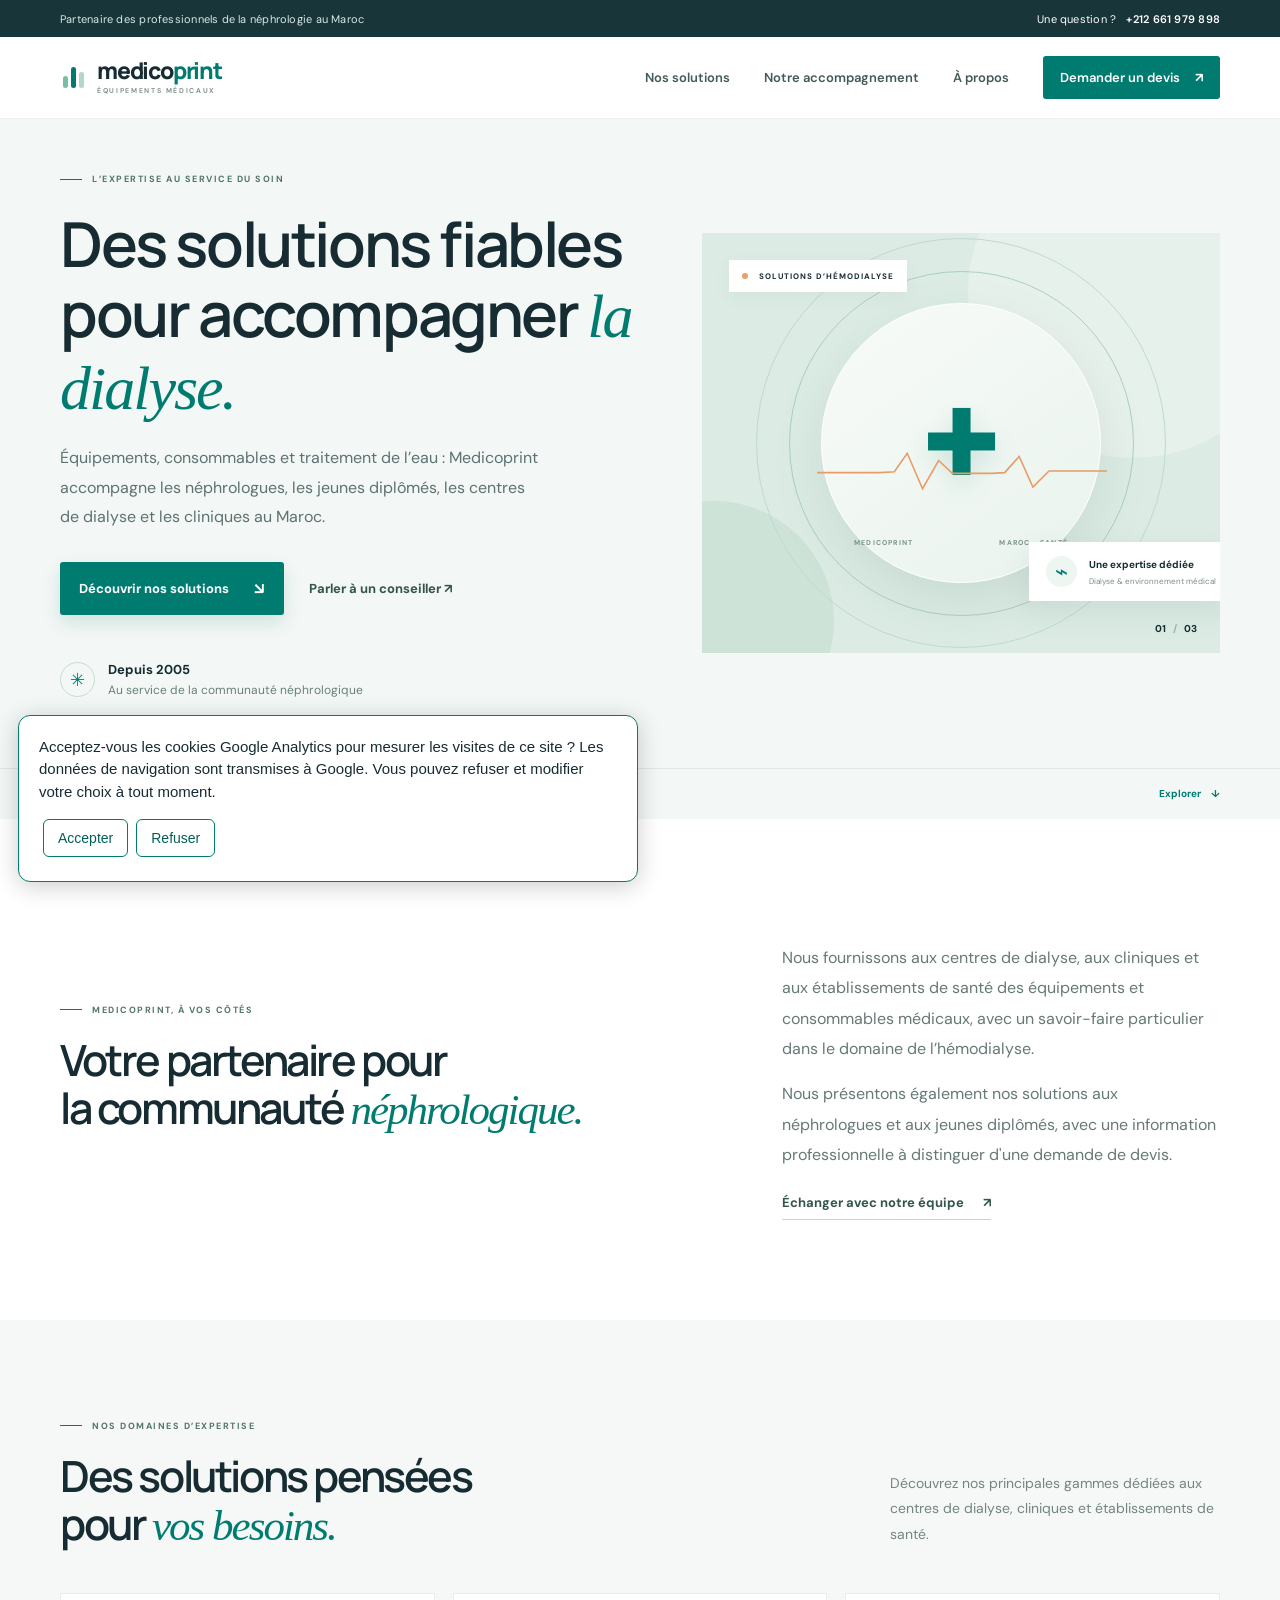
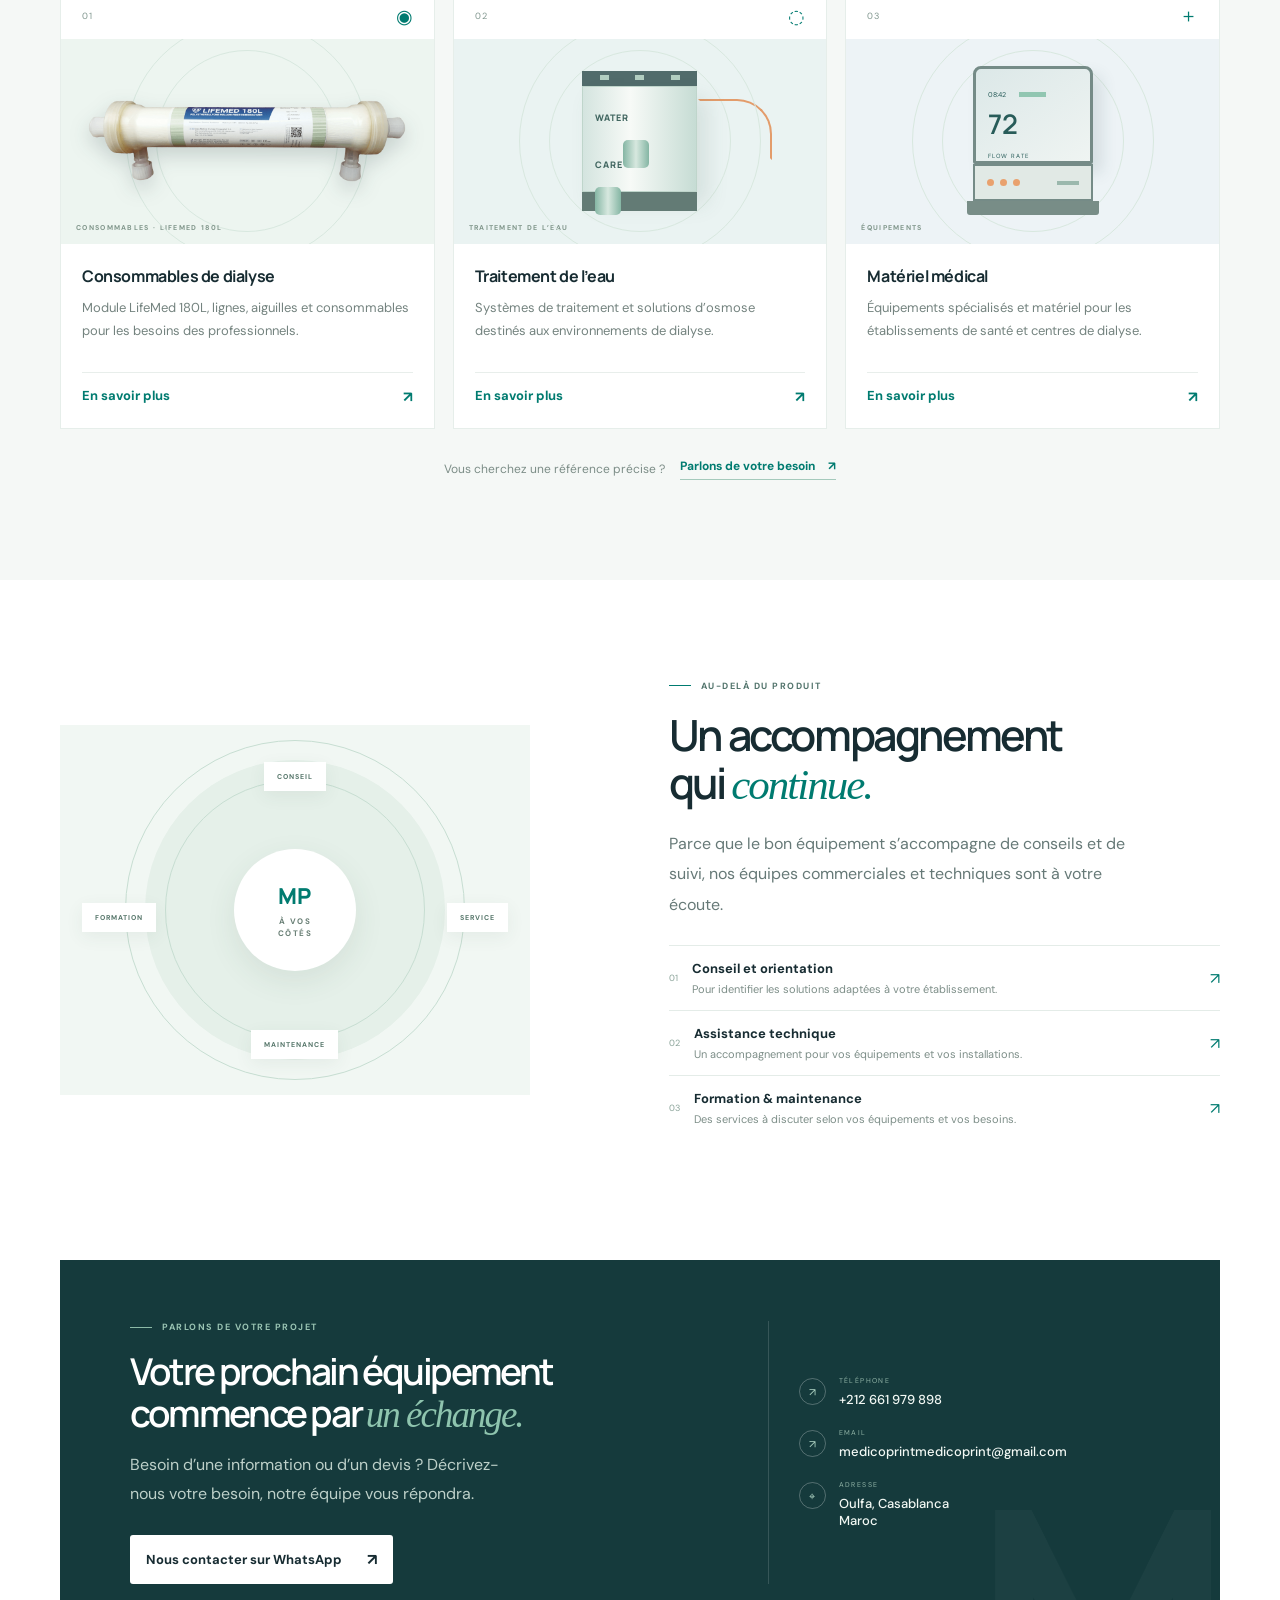
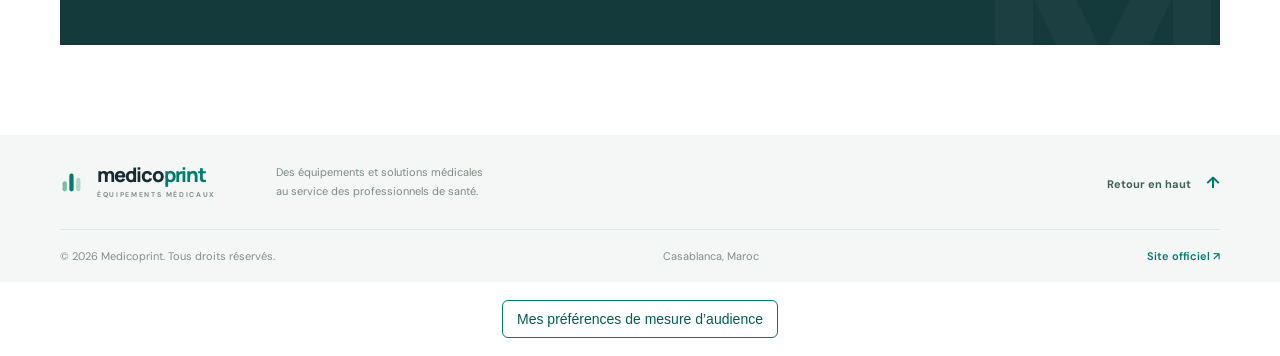
==== commit 484b2e03: "Publish multilingual campaign preview and LifeMed photo" ====
--- a/index.html
+++ b/index.html
@@ -58,7 +58,7 @@
     </section>
     <section class="intro section-pad" id="apropos"><div class="container intro-grid"><div><div class="eyebrow"><span></span> Medicoprint, à vos côtés</div><h2>Votre partenaire pour<br>la communauté <em>néphrologique.</em></h2></div><div class="intro-text"><p>Nous fournissons aux centres de dialyse, aux cliniques et aux établissements de santé des équipements et consommables médicaux, avec un savoir-faire particulier dans le domaine de l’hémodialyse.</p><p>Nous présentons également nos solutions aux néphrologues et aux jeunes diplômés, avec une information professionnelle à distinguer d'une demande de devis.</p><a class="text-link dark" href="#contact">Échanger avec notre équipe <span>↗</span></a></div></div></section>
     <section class="solutions section-pad" id="solutions"><div class="container"><div class="section-heading"><div><div class="eyebrow"><span></span> Nos domaines d’expertise</div><h2>Des solutions pensées<br>pour <em>vos besoins.</em></h2></div><p>Découvrez nos principales gammes dédiées aux centres de dialyse, cliniques et établissements de santé.</p></div><div class="solution-grid">
-      <article class="solution-card"><div class="card-top"><span class="card-number">01</span><span class="card-symbol">◉</span></div><div class="product-art art-kit"><div class="kit-box"><span>LIFEMED</span><i></i><small>HEMODIALYSIS<br>SET</small></div><div class="tube tube-a"></div><div class="tube tube-b"></div><div class="art-caption">CONSOMMABLES</div></div><div class="card-content"><h3>Consommables de dialyse</h3><p>Kits d’hémodialyse, lignes, aiguilles et consommables pour les besoins des professionnels.</p><a href="#contact" class="card-link">En savoir plus <span>↗</span></a></div></article>
+      <article class="solution-card"><div class="card-top"><span class="card-number">01</span><span class="card-symbol">◉</span></div><div class="product-art art-kit"><img src="assets/social/lifemed-module.png" alt="Module LifeMed 180L d’hémodialyse présenté par Medicoprint" style="position:relative;z-index:2;width:88%;height:auto;max-height:150px;object-fit:contain;filter:drop-shadow(0 8px 10px rgba(23,44,50,.18))"><div class="art-caption">CONSOMMABLES · LIFEMED 180L</div></div><div class="card-content"><h3>Consommables de dialyse</h3><p>Module LifeMed 180L, lignes, aiguilles et consommables pour les besoins des professionnels.</p><a href="#contact" class="card-link">En savoir plus <span>↗</span></a></div></article>
       <article class="solution-card"><div class="card-top"><span class="card-number">02</span><span class="card-symbol">◌</span></div><div class="product-art art-water"><div class="water-unit"><div class="water-head"><i></i><i></i><i></i></div><div class="water-body"><b>WATER<br>CARE</b><span></span><span></span></div><div class="water-foot"></div></div><div class="water-pipe"></div><div class="art-caption">TRAITEMENT DE L’EAU</div></div><div class="card-content"><h3>Traitement de l’eau</h3><p>Systèmes de traitement et solutions d’osmose destinés aux environnements de dialyse.</p><a href="#contact" class="card-link">En savoir plus <span>↗</span></a></div></article>
       <article class="solution-card"><div class="card-top"><span class="card-number">03</span><span class="card-symbol">＋</span></div><div class="product-art art-device"><div class="device"><div class="device-screen"><span>08:42</span><i></i><b>72</b><small>FLOW RATE</small></div><div class="device-panel"><i></i><i></i><i></i><span></span></div><div class="device-base"></div></div><div class="art-caption">ÉQUIPEMENTS</div></div><div class="card-content"><h3>Matériel médical</h3><p>Équipements spécialisés et matériel pour les établissements de santé et centres de dialyse.</p><a href="#contact" class="card-link">En savoir plus <span>↗</span></a></div></article>
     </div><div class="catalog-link"><span>Vous cherchez une référence précise ?</span><a href="#contact">Parlons de votre besoin <b>↗</b></a></div></div></section>
